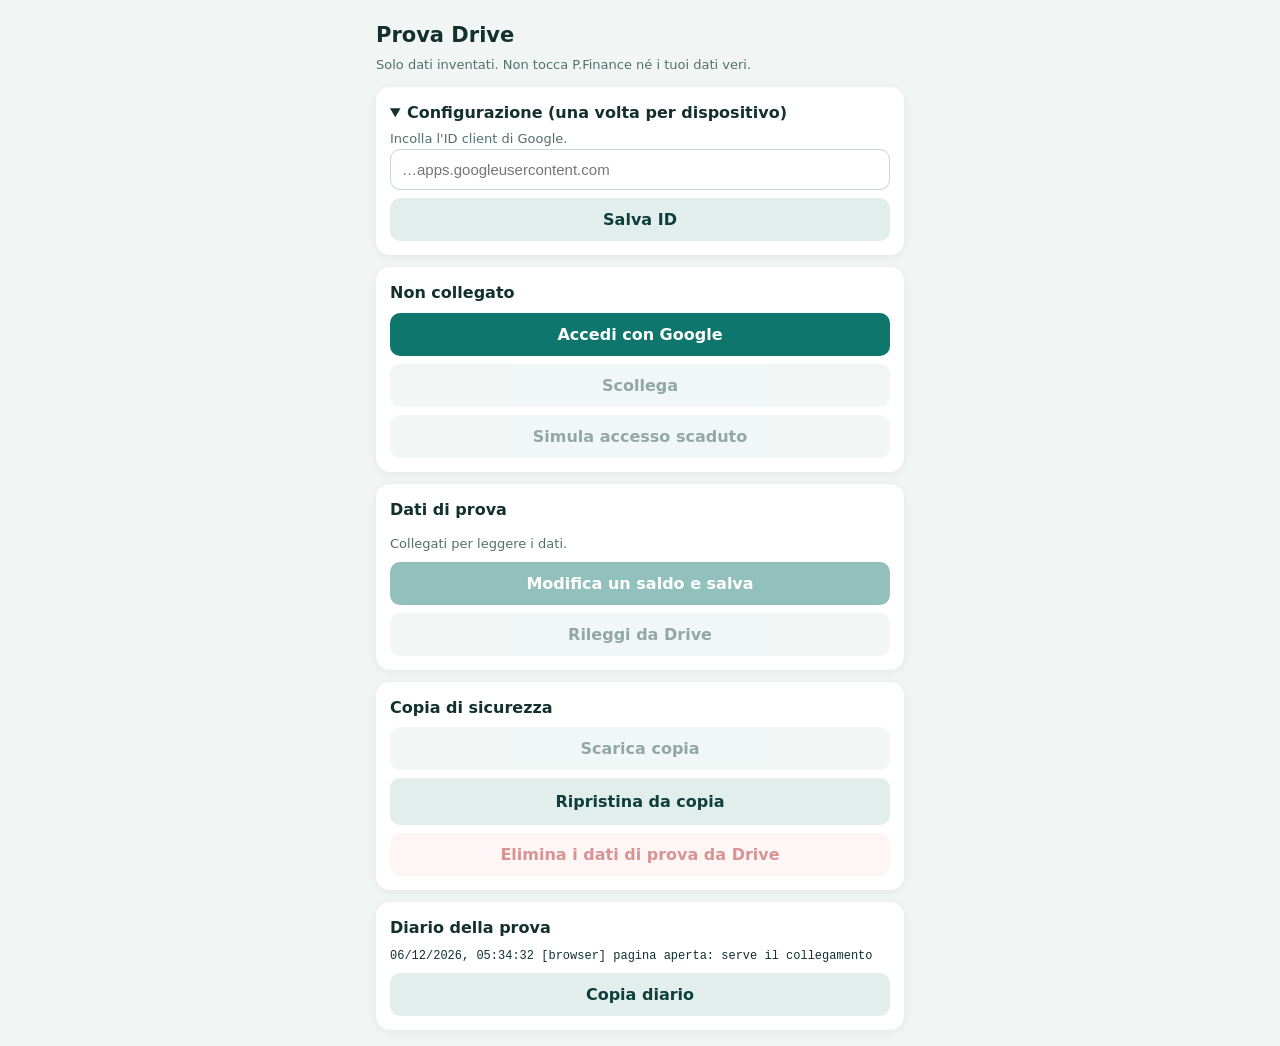
==== prova-drive/index.html @ 96cefcc3 "Pagina di prova separata: salvataggio su Google Drive (dati inventati) Co-Authored-By: Claude Sonnet" ====
<!doctype html>
<html lang="it">
<head>
<meta charset="utf-8">
<meta name="viewport" content="width=device-width,initial-scale=1">
<meta name="theme-color" content="#0f766e">
<meta name="apple-mobile-web-app-capable" content="yes">
<meta name="apple-mobile-web-app-title" content="Prova Drive">
<title>Prova Drive</title>
<link rel="manifest" href="manifest.json">
<link rel="icon" href="../icon-192.png">
<link rel="apple-touch-icon" href="../icon-192.png">
<style>
*{box-sizing:border-box}
body{margin:0;background:#f1f5f4;color:#12302c;font:16px/1.45 system-ui,-apple-system,Segoe UI,sans-serif}
main{max-width:560px;margin:0 auto;padding:16px}
h1{font-size:21px;margin:4px 0}h2{font-size:16px;margin:0 0 8px}
.card{background:#fff;border-radius:14px;padding:14px;margin-top:12px;box-shadow:0 2px 10px rgba(0,0,0,.06)}
button,.file{display:block;width:100%;margin-top:8px;padding:12px;border:0;border-radius:10px;background:#0f766e;color:#fff;font-family:inherit;font-size:16px;font-weight:600;text-align:center;cursor:pointer}
button.s,.file{background:#e2eeec;color:#0f3f3a}
button.r{background:#fdecec;color:#a11}
button:disabled{opacity:.45}
input[type=text]{width:100%;padding:11px;border:1px solid #c5d6d3;border-radius:10px;font-size:15px}
table{width:100%;border-collapse:collapse}td{padding:7px 0;border-bottom:1px solid #e5eeec}td+td{text-align:right}
#stato{font-weight:700}.m{font-size:13px;color:#527069;margin:6px 0 0}
#msg{margin-top:12px;padding:11px;border-radius:10px;background:#fff6d8;display:none}
#diario{white-space:pre-wrap;font:12px/1.5 ui-monospace,monospace;max-height:220px;overflow:auto;margin:0}
details summary{cursor:pointer;font-weight:600}
</style>
</head>
<body>
<main>
<h1>Prova Drive</h1>
<p class="m">Solo dati inventati. Non tocca P.Finance né i tuoi dati veri.</p>
<div id="msg" role="status"></div>

<section class="card">
<details id="conf"><summary>Configurazione (una volta per dispositivo)</summary>
<p class="m">Incolla l'ID client di Google.</p>
<input type="text" id="cid" autocomplete="off" autocapitalize="off" spellcheck="false" placeholder="…apps.googleusercontent.com">
<button class="s" id="salvaCid">Salva ID</button>
</details>
</section>

<section class="card">
<div id="stato">Non collegato</div>
<p class="m" id="scad"></p>
<button id="collega">Accedi con Google</button>
<button class="s" id="scollega">Scollega</button>
<button class="s" id="scaduto">Simula accesso scaduto</button>
</section>

<section class="card">
<h2>Dati di prova</h2>
<table id="tab"></table>
<p class="m" id="info"></p>
<button id="modifica">Modifica un saldo e salva</button>
<button class="s" id="ricarica">Rileggi da Drive</button>
</section>

<section class="card">
<h2>Copia di sicurezza</h2>
<button class="s" id="scarica">Scarica copia</button>
<label class="file">Ripristina da copia<input type="file" id="file" accept=".json,application/json" hidden></label>
<button class="r" id="elimina">Elimina i dati di prova da Drive</button>
</section>

<section class="card">
<h2>Diario della prova</h2>
<pre id="diario"></pre>
<button class="s" id="copia">Copia diario</button>
</section>
</main>
<script src="https://accounts.google.com/gsi/client" async defer></script>
<script src="prova.js"></script>
</body>
</html>
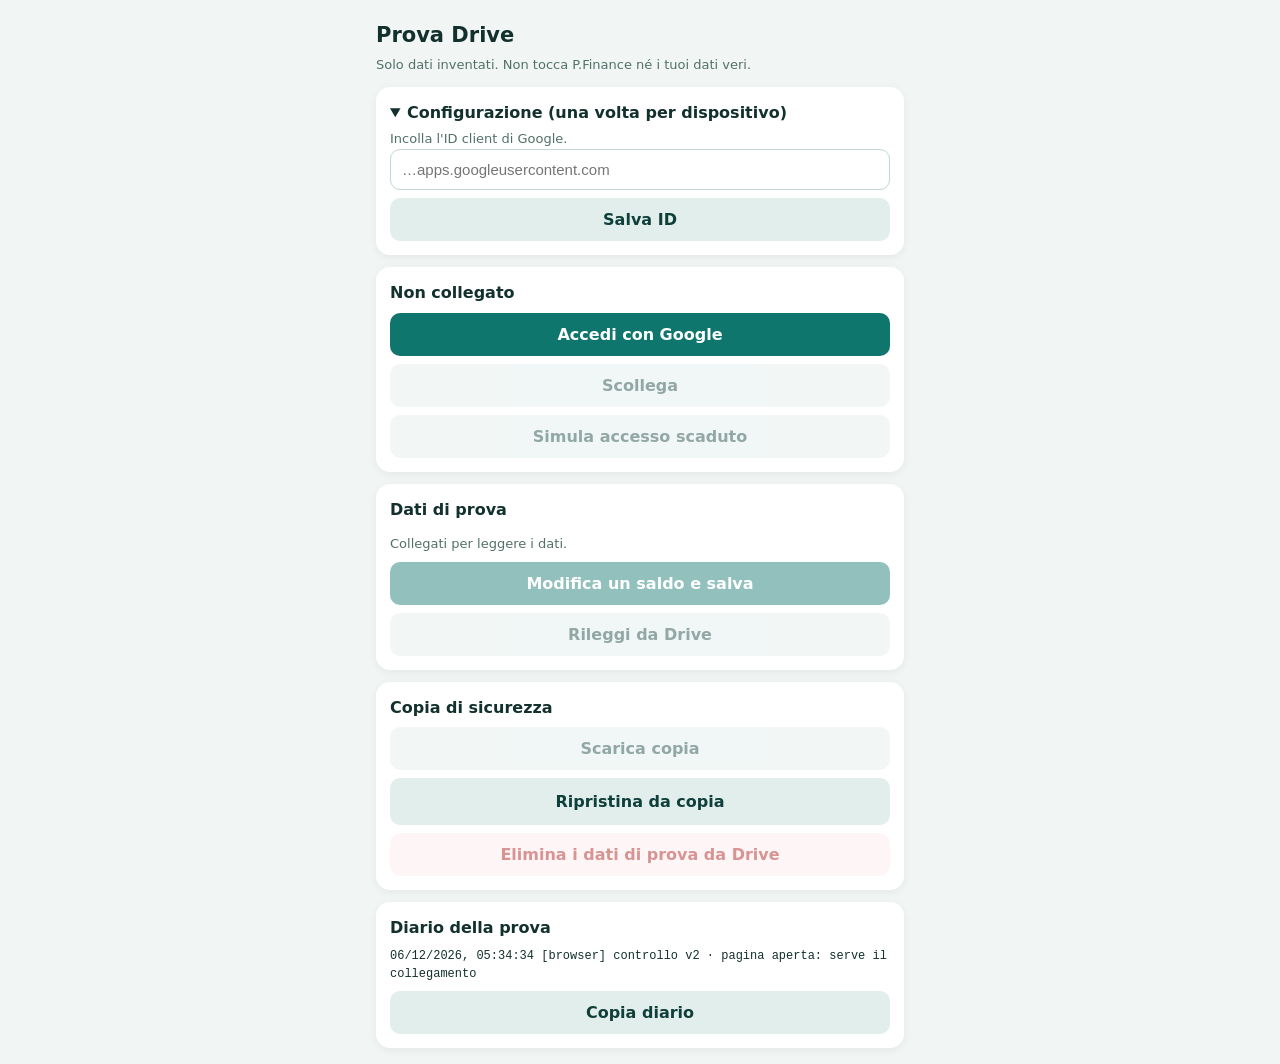
==== commit 00369dce: "Prova Drive: il controllo tra dispositivi confronta il contenuto del file, non la versione Co-Author" ====
--- a/prova-drive/index.html
+++ b/prova-drive/index.html
@@ -72,6 +72,6 @@
 </section>
 </main>
 <script src="https://accounts.google.com/gsi/client" async defer></script>
-<script src="prova.js"></script>
+<script src="prova.js?v=2"></script>
 </body>
 </html>
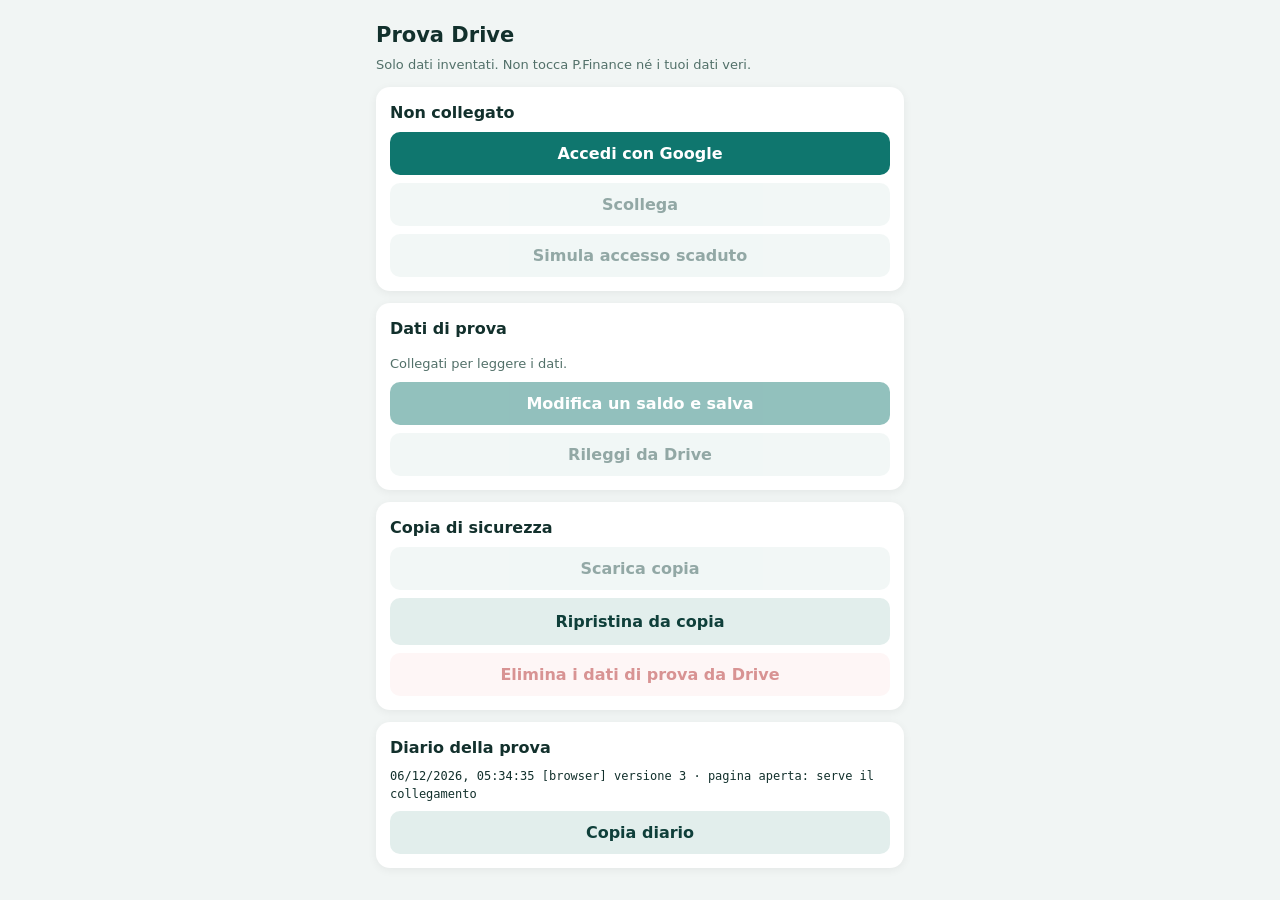
==== commit f17b2ae3: "Prova Drive: ID client integrato nella pagina Co-Authored-By: Claude Sonnet 5.5 <noreply@anthropic.c" ====
--- a/prova-drive/index.html
+++ b/prova-drive/index.html
@@ -35,14 +35,6 @@
 <div id="msg" role="status"></div>
 
 <section class="card">
-<details id="conf"><summary>Configurazione (una volta per dispositivo)</summary>
-<p class="m">Incolla l'ID client di Google.</p>
-<input type="text" id="cid" autocomplete="off" autocapitalize="off" spellcheck="false" placeholder="…apps.googleusercontent.com">
-<button class="s" id="salvaCid">Salva ID</button>
-</details>
-</section>
-
-<section class="card">
 <div id="stato">Non collegato</div>
 <p class="m" id="scad"></p>
 <button id="collega">Accedi con Google</button>
@@ -72,6 +64,6 @@
 </section>
 </main>
 <script src="https://accounts.google.com/gsi/client" async defer></script>
-<script src="prova.js?v=2"></script>
+<script src="prova.js?v=3"></script>
 </body>
 </html>
